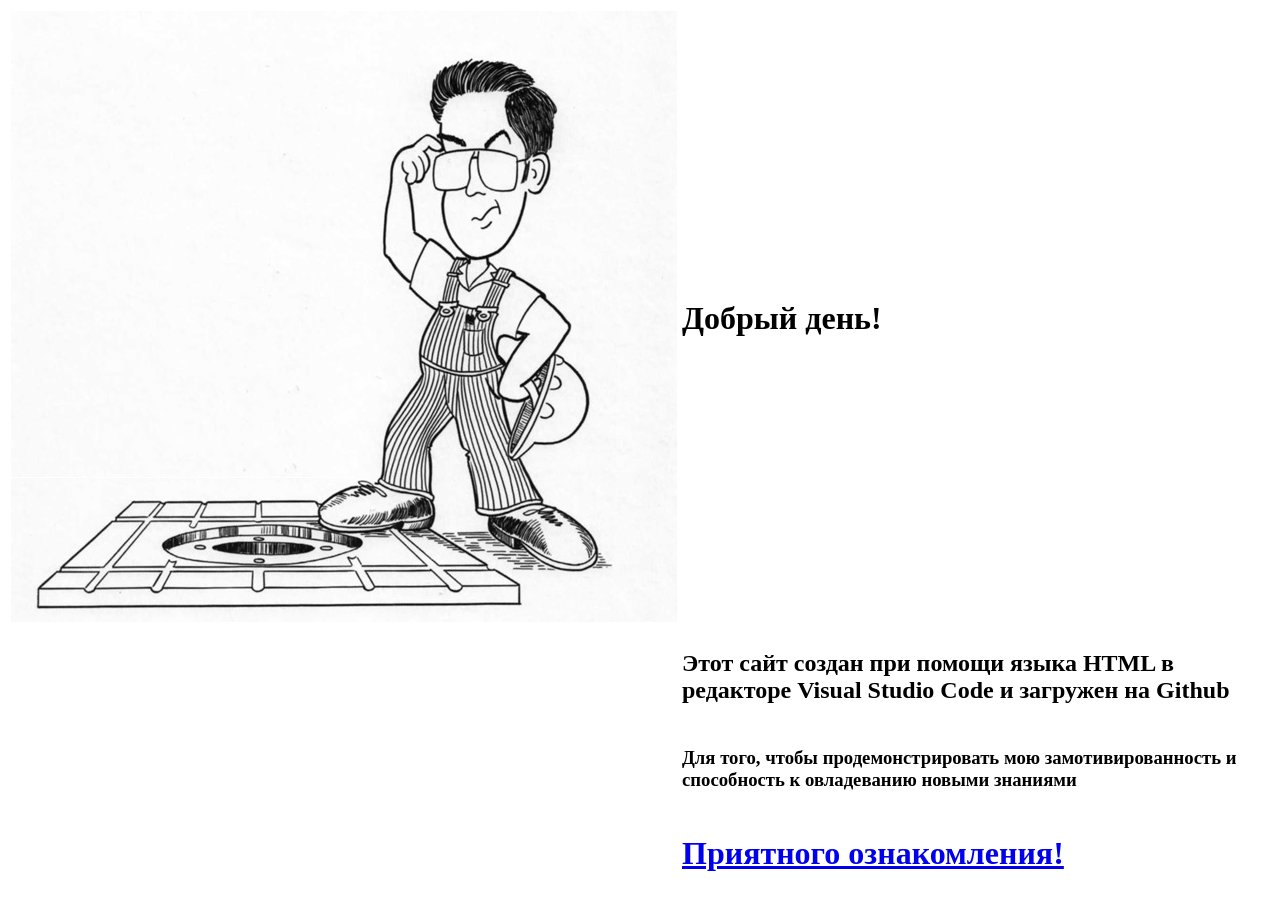
==== index.html @ b5077a90 "SGNikulin_CV" ====
<!DOCTYPE html>
<html lang="ru">
<head>
    <meta charset="UTF-8">
    <title>NIKULIN SG - CV</title>
</head>
<body>
<table>
    <tr>
        <td> <img src="Приветствие.jpg" alt="привет, мир!"></td>
        <td><h1>Добрый день!</h1></td>
    </tr>
    <tr>
        <td></td>
        <td> <h2>Этот сайт создан при помощи языка HTML в редакторе Visual Studio Code и загружен на Github</h2></td>
    </tr>
    <tr>
         <td></td>
         <td><h3>Для того, чтобы продемонстрировать мою замотивированность и способность к овладеванию новыми знаниями</h3></td></tr>
    <tr> 
        <td></td>
        <td><h1> <a href="CV.html">Приятного ознакомления!</a></h1></td></tr>
</table>    
</body>
</html>
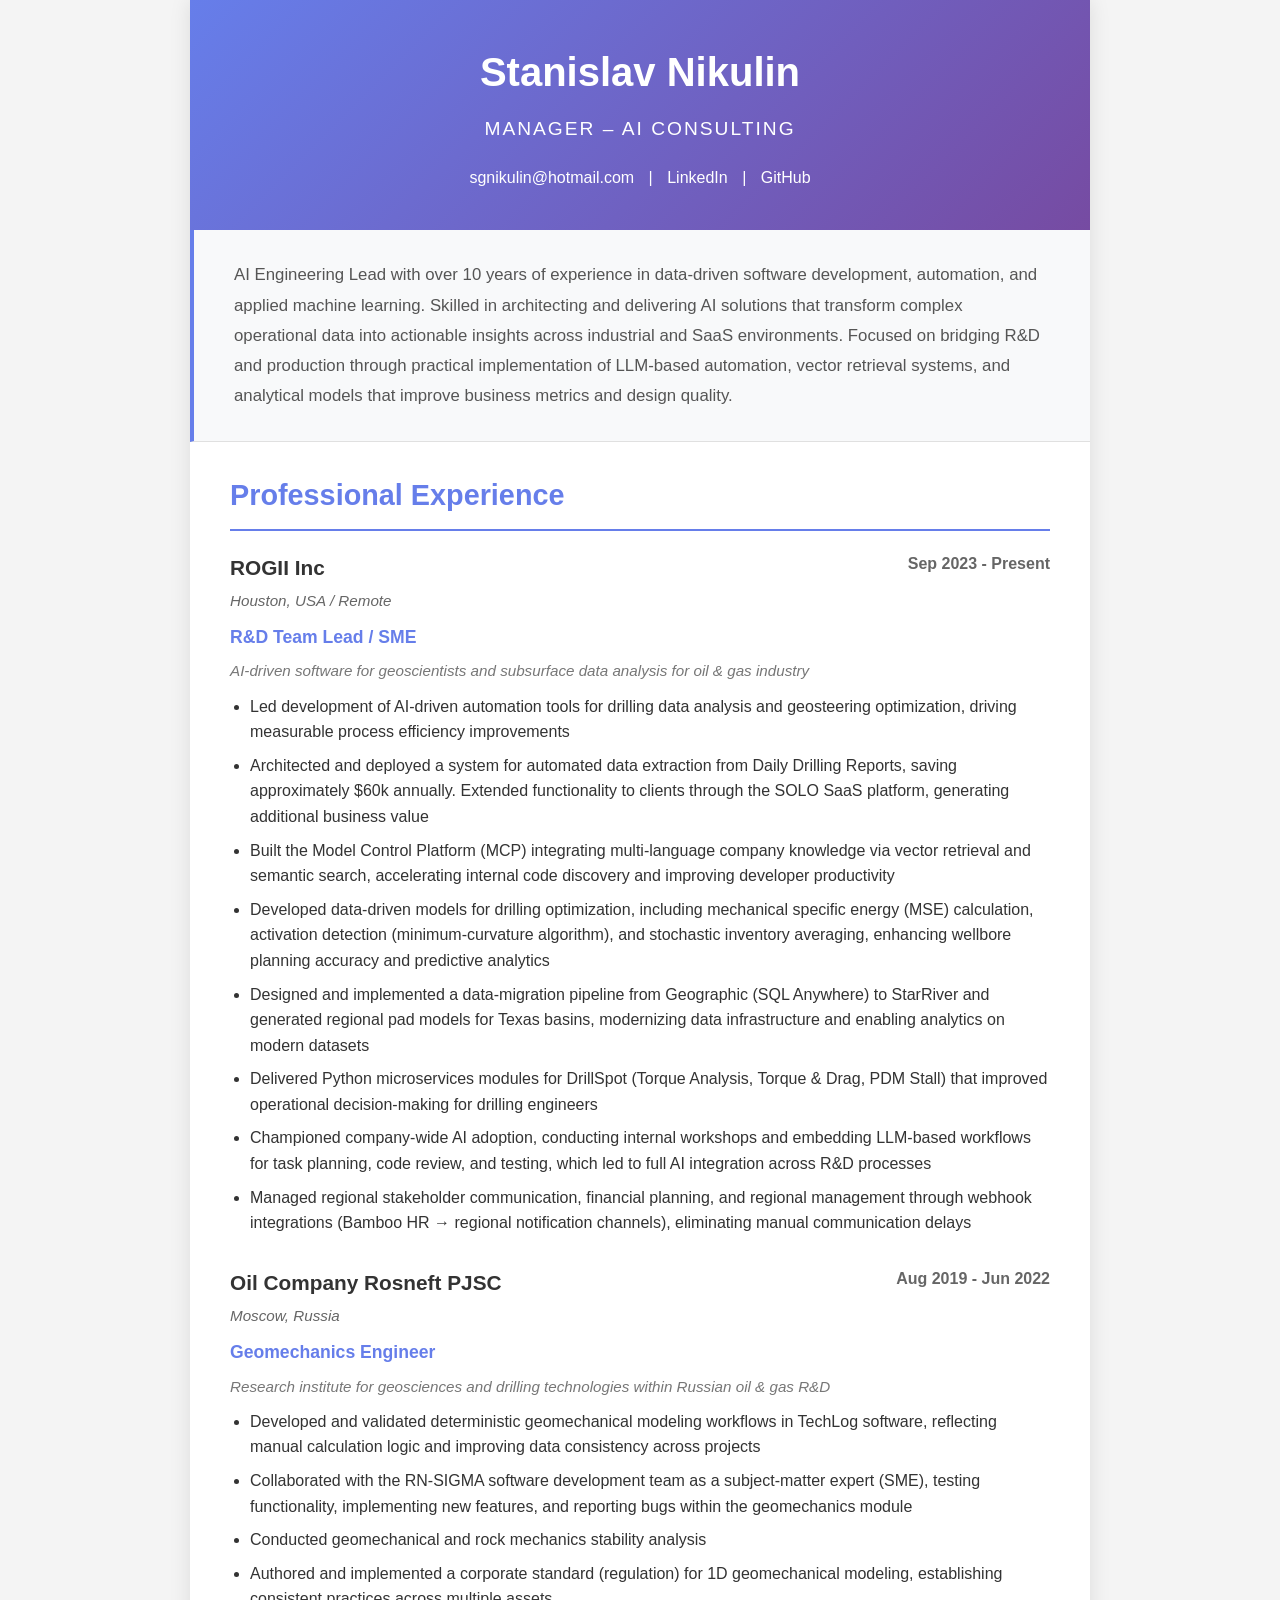
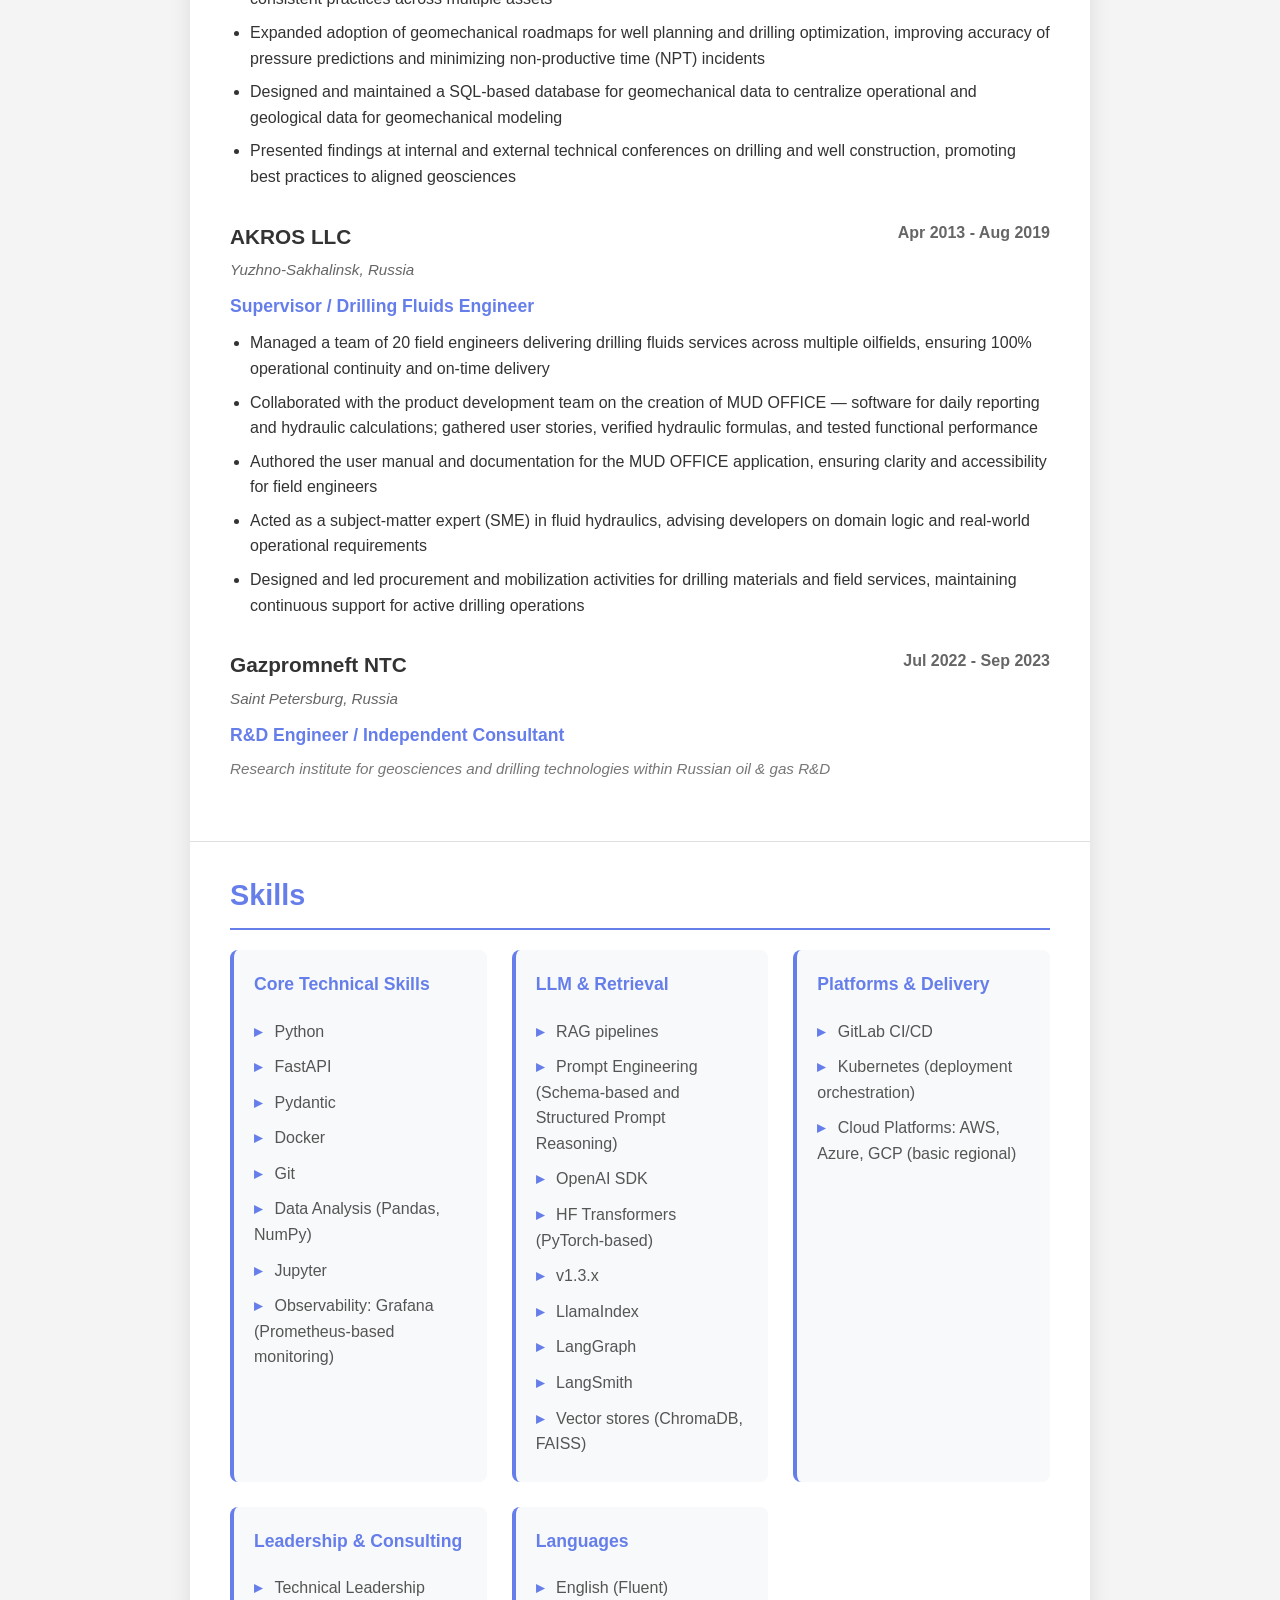
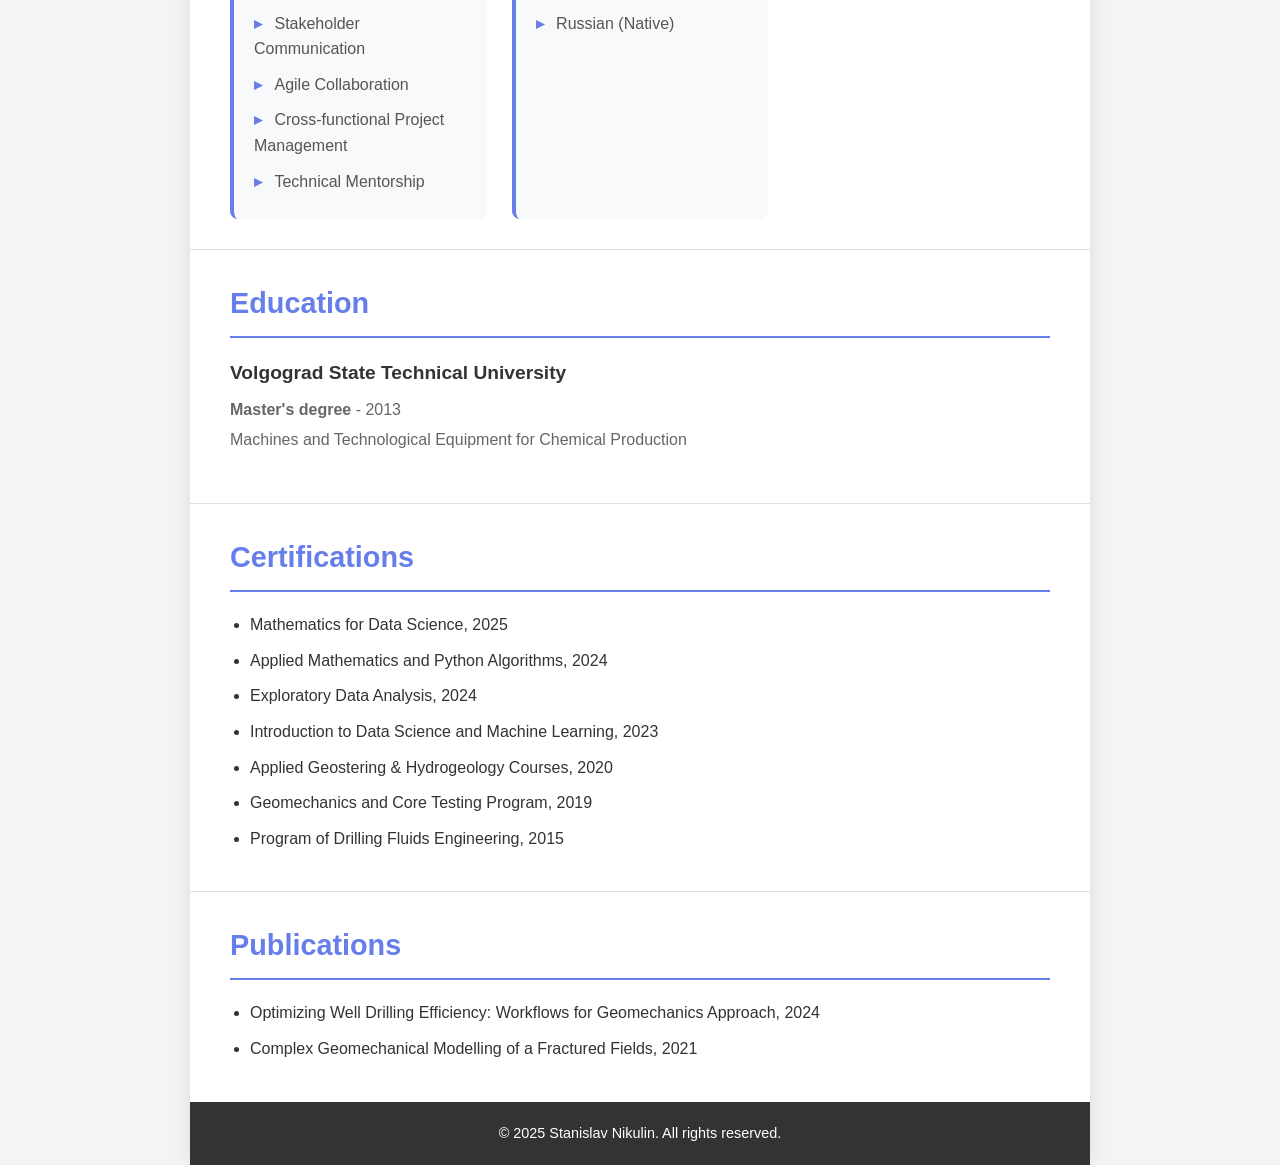
==== commit 0c5acc7f: "Replace old CV with modern English resume website Co-Authored-By: Stanislav Nikulin <sgnikulin@hotma" ====
--- a/index.html
+++ b/index.html
@@ -1,25 +1,217 @@
-<!DOCTYPE html>
-<html lang="ru">
-<head>
-    <meta charset="UTF-8">
-    <title>NIKULIN SG - CV</title>
-</head>
-<body>
-<table>
-    <tr>
-        <td> <img src="Приветствие.jpg" alt="привет, мир!"></td>
-        <td><h1>Добрый день!</h1></td>
-    </tr>
-    <tr>
-        <td></td>
-        <td> <h2>Этот сайт создан при помощи языка HTML в редакторе Visual Studio Code и загружен на Github</h2></td>
-    </tr>
-    <tr>
-         <td></td>
-         <td><h3>Для того, чтобы продемонстрировать мою замотивированность и способность к овладеванию новыми знаниями</h3></td></tr>
-    <tr> 
-        <td></td>
-        <td><h1> <a href="CV.html">Приятного ознакомления!</a></h1></td></tr>
-</table>    
-</body>
-</html>+<!DOCTYPE html>
+<html lang="en">
+<head>
+    <meta charset="UTF-8">
+    <meta name="viewport" content="width=device-width, initial-scale=1.0">
+    <meta name="description" content="Stanislav Nikulin - AI Engineering Lead with 10+ years of experience in data-driven software development, automation, and applied machine learning">
+    <meta property="og:title" content="Stanislav Nikulin - AI Consulting Manager">
+    <meta property="og:description" content="AI Engineering Lead with 10+ years of experience in data-driven software development, automation, and applied machine learning">
+    <meta property="og:type" content="website">
+    <meta name="twitter:card" content="summary">
+    <meta name="twitter:title" content="Stanislav Nikulin - AI Consulting Manager">
+    <meta name="twitter:description" content="AI Engineering Lead with 10+ years of experience in data-driven software development">
+    <title>Stanislav Nikulin - AI Consulting Manager</title>
+    <link rel="stylesheet" href="./styles.css">
+</head>
+<body>
+    <div class="container">
+        <!-- Header Section -->
+        <header>
+            <h1>Stanislav Nikulin</h1>
+            <p class="subtitle">MANAGER – AI CONSULTING</p>
+            <div class="contact-info">
+                <a href="mailto:sgnikulin@hotmail.com">sgnikulin@hotmail.com</a>
+                <span class="separator">|</span>
+                <a href="https://www.linkedin.com/in/stanislav-nikulin-" target="_blank">LinkedIn</a>
+                <span class="separator">|</span>
+                <a href="https://github.com/Devenir-Glorieux" target="_blank">GitHub</a>
+            </div>
+        </header>
+
+        <!-- Summary Section -->
+        <section class="summary">
+            <p>AI Engineering Lead with over 10 years of experience in data-driven software development, automation, and applied machine learning. Skilled in architecting and delivering AI solutions that transform complex operational data into actionable insights across industrial and SaaS environments. Focused on bridging R&D and production through practical implementation of LLM-based automation, vector retrieval systems, and analytical models that improve business metrics and design quality.</p>
+        </section>
+
+        <!-- Professional Experience Section -->
+        <section class="experience">
+            <h2>Professional Experience</h2>
+            
+            <div class="job">
+                <div class="job-header">
+                    <div>
+                        <h3>ROGII Inc</h3>
+                        <p class="location">Houston, USA / Remote</p>
+                    </div>
+                    <p class="date">Sep 2023 - Present</p>
+                </div>
+                <h4>R&D Team Lead / SME</h4>
+                <p class="job-description">AI-driven software for geoscientists and subsurface data analysis for oil & gas industry</p>
+                <ul>
+                    <li>Led development of AI-driven automation tools for drilling data analysis and geosteering optimization, driving measurable process efficiency improvements</li>
+                    <li>Architected and deployed a system for automated data extraction from Daily Drilling Reports, saving approximately $60k annually. Extended functionality to clients through the SOLO SaaS platform, generating additional business value</li>
+                    <li>Built the Model Control Platform (MCP) integrating multi-language company knowledge via vector retrieval and semantic search, accelerating internal code discovery and improving developer productivity</li>
+                    <li>Developed data-driven models for drilling optimization, including mechanical specific energy (MSE) calculation, activation detection (minimum-curvature algorithm), and stochastic inventory averaging, enhancing wellbore planning accuracy and predictive analytics</li>
+                    <li>Designed and implemented a data-migration pipeline from Geographic (SQL Anywhere) to StarRiver and generated regional pad models for Texas basins, modernizing data infrastructure and enabling analytics on modern datasets</li>
+                    <li>Delivered Python microservices modules for DrillSpot (Torque Analysis, Torque & Drag, PDM Stall) that improved operational decision-making for drilling engineers</li>
+                    <li>Championed company-wide AI adoption, conducting internal workshops and embedding LLM-based workflows for task planning, code review, and testing, which led to full AI integration across R&D processes</li>
+                    <li>Managed regional stakeholder communication, financial planning, and regional management through webhook integrations (Bamboo HR → regional notification channels), eliminating manual communication delays</li>
+                </ul>
+            </div>
+
+            <div class="job">
+                <div class="job-header">
+                    <div>
+                        <h3>Oil Company Rosneft PJSC</h3>
+                        <p class="location">Moscow, Russia</p>
+                    </div>
+                    <p class="date">Aug 2019 - Jun 2022</p>
+                </div>
+                <h4>Geomechanics Engineer</h4>
+                <p class="job-description">Research institute for geosciences and drilling technologies within Russian oil & gas R&D</p>
+                <ul>
+                    <li>Developed and validated deterministic geomechanical modeling workflows in TechLog software, reflecting manual calculation logic and improving data consistency across projects</li>
+                    <li>Collaborated with the RN-SIGMA software development team as a subject-matter expert (SME), testing functionality, implementing new features, and reporting bugs within the geomechanics module</li>
+                    <li>Conducted geomechanical and rock mechanics stability analysis</li>
+                    <li>Authored and implemented a corporate standard (regulation) for 1D geomechanical modeling, establishing consistent practices across multiple assets</li>
+                    <li>Expanded adoption of geomechanical roadmaps for well planning and drilling optimization, improving accuracy of pressure predictions and minimizing non-productive time (NPT) incidents</li>
+                    <li>Designed and maintained a SQL-based database for geomechanical data to centralize operational and geological data for geomechanical modeling</li>
+                    <li>Presented findings at internal and external technical conferences on drilling and well construction, promoting best practices to aligned geosciences</li>
+                </ul>
+            </div>
+
+            <div class="job">
+                <div class="job-header">
+                    <div>
+                        <h3>AKROS LLC</h3>
+                        <p class="location">Yuzhno-Sakhalinsk, Russia</p>
+                    </div>
+                    <p class="date">Apr 2013 - Aug 2019</p>
+                </div>
+                <h4>Supervisor / Drilling Fluids Engineer</h4>
+                <ul>
+                    <li>Managed a team of 20 field engineers delivering drilling fluids services across multiple oilfields, ensuring 100% operational continuity and on-time delivery</li>
+                    <li>Collaborated with the product development team on the creation of MUD OFFICE — software for daily reporting and hydraulic calculations; gathered user stories, verified hydraulic formulas, and tested functional performance</li>
+                    <li>Authored the user manual and documentation for the MUD OFFICE application, ensuring clarity and accessibility for field engineers</li>
+                    <li>Acted as a subject-matter expert (SME) in fluid hydraulics, advising developers on domain logic and real-world operational requirements</li>
+                    <li>Designed and led procurement and mobilization activities for drilling materials and field services, maintaining continuous support for active drilling operations</li>
+                </ul>
+            </div>
+
+            <div class="job">
+                <div class="job-header">
+                    <div>
+                        <h3>Gazpromneft NTC</h3>
+                        <p class="location">Saint Petersburg, Russia</p>
+                    </div>
+                    <p class="date">Jul 2022 - Sep 2023</p>
+                </div>
+                <h4>R&D Engineer / Independent Consultant</h4>
+                <p class="job-description">Research institute for geosciences and drilling technologies within Russian oil & gas R&D</p>
+            </div>
+        </section>
+
+        <!-- Skills Section -->
+        <section class="skills">
+            <h2>Skills</h2>
+            
+            <div class="skills-grid">
+                <div class="skill-category">
+                    <h3>Core Technical Skills</h3>
+                    <ul>
+                        <li>Python</li>
+                        <li>FastAPI</li>
+                        <li>Pydantic</li>
+                        <li>Docker</li>
+                        <li>Git</li>
+                        <li>Data Analysis (Pandas, NumPy)</li>
+                        <li>Jupyter</li>
+                        <li>Observability: Grafana (Prometheus-based monitoring)</li>
+                    </ul>
+                </div>
+
+                <div class="skill-category">
+                    <h3>LLM & Retrieval</h3>
+                    <ul>
+                        <li>RAG pipelines</li>
+                        <li>Prompt Engineering (Schema-based and Structured Prompt Reasoning)</li>
+                        <li>OpenAI SDK</li>
+                        <li>HF Transformers (PyTorch-based)</li>
+                        <li>v1.3.x</li>
+                        <li>LlamaIndex</li>
+                        <li>LangGraph</li>
+                        <li>LangSmith</li>
+                        <li>Vector stores (ChromaDB, FAISS)</li>
+                    </ul>
+                </div>
+
+                <div class="skill-category">
+                    <h3>Platforms & Delivery</h3>
+                    <ul>
+                        <li>GitLab CI/CD</li>
+                        <li>Kubernetes (deployment orchestration)</li>
+                        <li>Cloud Platforms: AWS, Azure, GCP (basic regional)</li>
+                    </ul>
+                </div>
+
+                <div class="skill-category">
+                    <h3>Leadership & Consulting</h3>
+                    <ul>
+                        <li>Technical Leadership</li>
+                        <li>Stakeholder Communication</li>
+                        <li>Agile Collaboration</li>
+                        <li>Cross-functional Project Management</li>
+                        <li>Technical Mentorship</li>
+                    </ul>
+                </div>
+
+                <div class="skill-category">
+                    <h3>Languages</h3>
+                    <ul>
+                        <li>English (Fluent)</li>
+                        <li>Russian (Native)</li>
+                    </ul>
+                </div>
+            </div>
+        </section>
+
+        <!-- Education Section -->
+        <section class="education">
+            <h2>Education</h2>
+            <div class="education-item">
+                <h3>Volgograd State Technical University</h3>
+                <p><strong>Master's degree</strong> - 2013</p>
+                <p>Machines and Technological Equipment for Chemical Production</p>
+            </div>
+        </section>
+
+        <!-- Certifications Section -->
+        <section class="certifications">
+            <h2>Certifications</h2>
+            <ul>
+                <li>Mathematics for Data Science, 2025</li>
+                <li>Applied Mathematics and Python Algorithms, 2024</li>
+                <li>Exploratory Data Analysis, 2024</li>
+                <li>Introduction to Data Science and Machine Learning, 2023</li>
+                <li>Applied Geostering & Hydrogeology Courses, 2020</li>
+                <li>Geomechanics and Core Testing Program, 2019</li>
+                <li>Program of Drilling Fluids Engineering, 2015</li>
+            </ul>
+        </section>
+
+        <!-- Publications Section -->
+        <section class="publications">
+            <h2>Publications</h2>
+            <ul>
+                <li>Optimizing Well Drilling Efficiency: Workflows for Geomechanics Approach, 2024</li>
+                <li>Complex Geomechanical Modelling of a Fractured Fields, 2021</li>
+            </ul>
+        </section>
+
+        <!-- Footer -->
+        <footer>
+            <p>&copy; 2025 Stanislav Nikulin. All rights reserved.</p>
+        </footer>
+    </div>
+</body>
+</html>
--- a/styles.css
+++ b/styles.css
@@ -0,0 +1,277 @@
+/* Reset and Base Styles */
+* {
+    margin: 0;
+    padding: 0;
+    box-sizing: border-box;
+}
+
+body {
+    font-family: 'Segoe UI', Tahoma, Geneva, Verdana, sans-serif;
+    line-height: 1.6;
+    color: #333;
+    background-color: #f4f4f4;
+}
+
+.container {
+    max-width: 900px;
+    margin: 0 auto;
+    background-color: white;
+    box-shadow: 0 0 20px rgba(0, 0, 0, 0.1);
+}
+
+/* Header Styles */
+header {
+    background: linear-gradient(135deg, #667eea 0%, #764ba2 100%);
+    color: white;
+    padding: 40px;
+    text-align: center;
+}
+
+header h1 {
+    font-size: 2.5em;
+    margin-bottom: 10px;
+    font-weight: 600;
+}
+
+.subtitle {
+    font-size: 1.2em;
+    margin-bottom: 20px;
+    letter-spacing: 2px;
+    font-weight: 300;
+}
+
+.contact-info {
+    font-size: 1em;
+    margin-top: 15px;
+}
+
+.contact-info a {
+    color: white;
+    text-decoration: none;
+    transition: opacity 0.3s;
+}
+
+.contact-info a:hover {
+    opacity: 0.8;
+    text-decoration: underline;
+}
+
+.separator {
+    margin: 0 10px;
+}
+
+/* Summary Section */
+.summary {
+    padding: 30px 40px;
+    background-color: #f8f9fa;
+    border-left: 4px solid #667eea;
+}
+
+.summary p {
+    font-size: 1.05em;
+    line-height: 1.8;
+    color: #555;
+}
+
+/* Section Styles */
+section {
+    padding: 30px 40px;
+    border-bottom: 1px solid #e0e0e0;
+}
+
+section:last-of-type {
+    border-bottom: none;
+}
+
+h2 {
+    color: #667eea;
+    font-size: 1.8em;
+    margin-bottom: 20px;
+    padding-bottom: 10px;
+    border-bottom: 2px solid #667eea;
+}
+
+/* Experience Section */
+.job {
+    margin-bottom: 30px;
+}
+
+.job-header {
+    display: flex;
+    justify-content: space-between;
+    align-items: flex-start;
+    margin-bottom: 10px;
+}
+
+.job h3 {
+    color: #333;
+    font-size: 1.3em;
+    margin-bottom: 5px;
+}
+
+.job h4 {
+    color: #667eea;
+    font-size: 1.1em;
+    margin-bottom: 8px;
+    font-weight: 600;
+}
+
+.location {
+    color: #666;
+    font-style: italic;
+    font-size: 0.95em;
+}
+
+.date {
+    color: #666;
+    font-weight: 600;
+    white-space: nowrap;
+}
+
+.job-description {
+    color: #777;
+    font-style: italic;
+    margin-bottom: 10px;
+    font-size: 0.95em;
+}
+
+.job ul {
+    margin-left: 20px;
+    margin-top: 10px;
+}
+
+.job li {
+    margin-bottom: 8px;
+    line-height: 1.6;
+}
+
+/* Skills Section */
+.skills-grid {
+    display: grid;
+    grid-template-columns: repeat(auto-fit, minmax(250px, 1fr));
+    gap: 25px;
+}
+
+.skill-category {
+    background-color: #f8f9fa;
+    padding: 20px;
+    border-radius: 8px;
+    border-left: 4px solid #667eea;
+}
+
+.skill-category h3 {
+    color: #667eea;
+    font-size: 1.1em;
+    margin-bottom: 15px;
+}
+
+.skill-category ul {
+    list-style: none;
+}
+
+.skill-category li {
+    padding: 5px 0;
+    color: #555;
+}
+
+.skill-category li:before {
+    content: "▸ ";
+    color: #667eea;
+    font-weight: bold;
+    margin-right: 8px;
+}
+
+/* Education Section */
+.education-item {
+    margin-bottom: 20px;
+}
+
+.education-item h3 {
+    color: #333;
+    font-size: 1.2em;
+    margin-bottom: 8px;
+}
+
+.education-item p {
+    color: #666;
+    margin-bottom: 5px;
+}
+
+/* Certifications Section */
+.certifications ul,
+.publications ul {
+    margin-left: 20px;
+}
+
+.certifications li,
+.publications li {
+    margin-bottom: 10px;
+    line-height: 1.6;
+}
+
+.publications a {
+    color: #667eea;
+    text-decoration: none;
+    transition: color 0.3s;
+}
+
+.publications a:hover {
+    color: #764ba2;
+    text-decoration: underline;
+}
+
+/* Footer */
+footer {
+    background-color: #333;
+    color: white;
+    text-align: center;
+    padding: 20px;
+    font-size: 0.9em;
+}
+
+/* Responsive Design */
+@media (max-width: 768px) {
+    .container {
+        margin: 0;
+    }
+
+    header {
+        padding: 30px 20px;
+    }
+
+    header h1 {
+        font-size: 2em;
+    }
+
+    section {
+        padding: 20px;
+    }
+
+    .job-header {
+        flex-direction: column;
+    }
+
+    .date {
+        margin-top: 5px;
+    }
+
+    .skills-grid {
+        grid-template-columns: 1fr;
+    }
+}
+
+@media print {
+    body {
+        background-color: white;
+    }
+
+    .container {
+        box-shadow: none;
+    }
+
+    header {
+        background: #667eea;
+        -webkit-print-color-adjust: exact;
+        print-color-adjust: exact;
+    }
+}
